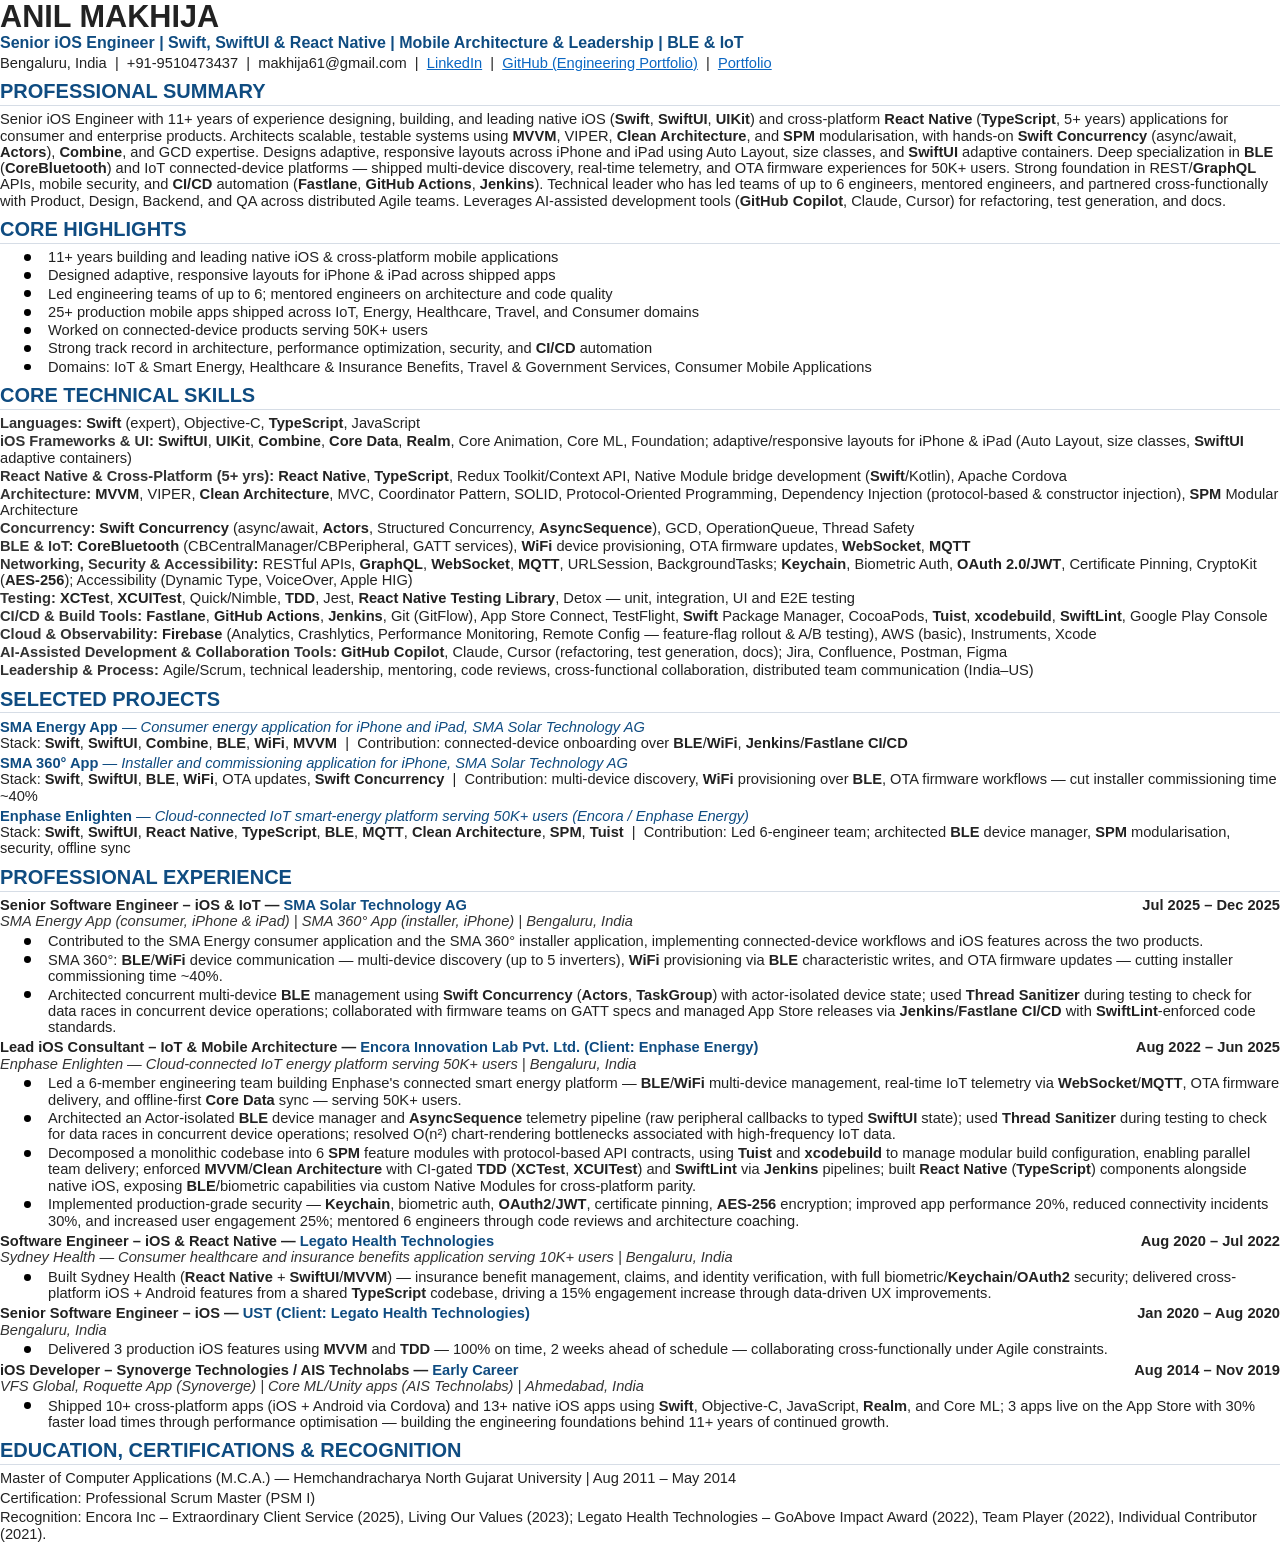
==== _resume-src/resume.html @ 4b7aa446 "update" ====
<!DOCTYPE html>
<html lang="en">
<head>
<meta charset="utf-8">
<title>Anil Makhija – Senior iOS Engineer Resume</title>
<meta name="author" content="Anil Makhija">
<style>
@page { size: 612pt 792pt; margin: 22pt 38pt 20pt 38pt; }
* { box-sizing: border-box; }
html { -webkit-print-color-adjust: exact; print-color-adjust: exact; }
body { margin: 0; font-family: Calibri, Carlito, "Segoe UI", Arial, sans-serif; font-size: 11pt; line-height: 12.2pt; color: #222; }
a { color: #0a66c2; text-decoration: underline; }
b { font-weight: 700; }
h1 { font-size: 23pt; line-height: 24pt; margin: 0; font-weight: 700; color: #222; letter-spacing: 0; }
.tag { font-size: 12pt; line-height: 15pt; font-weight: 700; color: #0f4c81; margin: 1pt 0 1pt; }
.contact { margin: 0 0 4pt; line-height: 12.2pt; }
h2 { font-size: 15pt; line-height: 17pt; font-weight: 700; color: #0f4c81; margin: 7pt 0 4pt; padding-bottom: 1.5pt; border-bottom: 0.75pt solid #d6dde6; text-transform: uppercase; break-after: avoid; page-break-after: avoid; }
p { margin: 0; }
ul { list-style: none; margin: 0; padding: 0 0 0 36pt; }
li { position: relative; margin: 0 0 1.8pt; }
li::before { content: ""; position: absolute; left: -18pt; top: 3.6pt; width: 5.2pt; height: 5.2pt; border-radius: 50%; background: #000; }
.hl li { margin-bottom: 1.5pt; }
.skills p { margin: 0 0 1.3pt; color: #222; }
.skills p b:first-child { color: #333; }
.proj { margin: 0 0 3pt; break-inside: avoid; page-break-inside: avoid; }
.proj .t { color: #0f4c81; font-weight: 700; }
.proj .t i { font-weight: 400; }
.job { margin: 0 0 3pt; }
.job-head { display: flex; justify-content: space-between; align-items: baseline; gap: 8pt; break-after: avoid; page-break-after: avoid; }
.job-head .l { font-weight: 700; }
.job-head .d { font-weight: 700; white-space: nowrap; }
.job-sub { font-style: italic; color: #333; margin-bottom: 2.6pt; break-after: avoid; page-break-after: avoid; }
.job li { break-inside: avoid; page-break-inside: avoid; }
.job-head, .job-sub + ul { break-inside: avoid; }
.edu p { margin: 0 0 2.4pt; }
i.n { font-style: italic; }
.co { color: #0f4c81; }
</style>
</head>
<body>
<h1>ANIL MAKHIJA</h1>
<p class="tag">Senior iOS Engineer | Swift, SwiftUI &amp; React Native | Mobile Architecture &amp; Leadership | BLE &amp; IoT</p>
<p class="contact">Bengaluru, India &nbsp;|&nbsp; +91-9510473437 &nbsp;|&nbsp; makhija61@gmail.com &nbsp;|&nbsp; <a href="https://www.linkedin.com/in/anilmakhija1/">LinkedIn</a> &nbsp;|&nbsp; <a href="https://github.com/AnilMakhija">GitHub (Engineering Portfolio)</a> &nbsp;|&nbsp; <a href="https://anilmakhija.github.io/">Portfolio</a></p>

<h2>Professional Summary</h2>
<p>Senior iOS Engineer with 11+ years of experience designing, building, and leading native iOS (<b>Swift</b>, <b>SwiftUI</b>, <b>UIKit</b>) and cross-platform <b>React Native</b> (<b>TypeScript</b>, 5+ years) applications for consumer and enterprise products. Architects scalable, testable systems using <b>MVVM</b>, VIPER, <b>Clean Architecture</b>, and <b>SPM</b> modularisation, with hands-on <b>Swift Concurrency</b> (async/await, <b>Actors</b>), <b>Combine</b>, and GCD expertise. Designs adaptive, responsive layouts across iPhone and iPad using Auto Layout, size classes, and <b>SwiftUI</b> adaptive containers. Deep specialization in <b>BLE</b> (<b>CoreBluetooth</b>) and IoT connected-device platforms — shipped multi-device discovery, real-time telemetry, and OTA firmware experiences for 50K+ users. Strong foundation in REST/<b>GraphQL</b> APIs, mobile security, and <b>CI/CD</b> automation (<b>Fastlane</b>, <b>GitHub Actions</b>, <b>Jenkins</b>). Technical leader who has led teams of up to 6 engineers, mentored engineers, and partnered cross-functionally with Product, Design, Backend, and QA across distributed Agile teams. Leverages AI-assisted development tools (<b>GitHub Copilot</b>, Claude, Cursor) for refactoring, test generation, and docs.</p>

<h2>Core Highlights</h2>
<ul class="hl">
<li>11+ years building and leading native iOS &amp; cross-platform mobile applications</li>
<li>Designed adaptive, responsive layouts for iPhone &amp; iPad across shipped apps</li>
<li>Led engineering teams of up to 6; mentored engineers on architecture and code quality</li>
<li>25+ production mobile apps shipped across IoT, Energy, Healthcare, Travel, and Consumer domains</li>
<li>Worked on connected-device products serving 50K+ users</li>
<li>Strong track record in architecture, performance optimization, security, and <b>CI/CD</b> automation</li>
<li>Domains: IoT &amp; Smart Energy, Healthcare &amp; Insurance Benefits, Travel &amp; Government Services, Consumer Mobile Applications</li>
</ul>

<h2>Core Technical Skills</h2>
<div class="skills">
<p><b>Languages: </b><b>Swift</b> (expert), Objective-C, <b>TypeScript</b>, JavaScript</p>
<p><b>iOS Frameworks &amp; UI: </b><b>SwiftUI</b>, <b>UIKit</b>, <b>Combine</b>, <b>Core Data</b>, <b>Realm</b>, Core Animation, Core ML, Foundation; adaptive/responsive layouts for iPhone &amp; iPad (Auto Layout, size classes, <b>SwiftUI</b> adaptive containers)</p>
<p><b>React Native &amp; Cross-Platform (5+ yrs): </b><b>React Native</b>, <b>TypeScript</b>, Redux Toolkit/Context API, Native Module bridge development (<b>Swift</b>/Kotlin), Apache Cordova</p>
<p><b>Architecture: </b><b>MVVM</b>, VIPER, <b>Clean Architecture</b>, MVC, Coordinator Pattern, SOLID, Protocol-Oriented Programming, Dependency Injection (protocol-based &amp; constructor injection), <b>SPM</b> Modular Architecture</p>
<p><b>Concurrency: </b><b>Swift Concurrency</b> (async/await, <b>Actors</b>, Structured Concurrency, <b>AsyncSequence</b>), GCD, OperationQueue, Thread Safety</p>
<p><b>BLE &amp; IoT: </b><b>CoreBluetooth</b> (CBCentralManager/CBPeripheral, GATT services), <b>WiFi</b> device provisioning, OTA firmware updates, <b>WebSocket</b>, <b>MQTT</b></p>
<p><b>Networking, Security &amp; Accessibility: </b>RESTful APIs, <b>GraphQL</b>, <b>WebSocket</b>, <b>MQTT</b>, URLSession, BackgroundTasks; <b>Keychain</b>, Biometric Auth, <b>OAuth 2.0/JWT</b>, Certificate Pinning, CryptoKit (<b>AES-256</b>); Accessibility (Dynamic Type, VoiceOver, Apple HIG)</p>
<p><b>Testing: </b><b>XCTest</b>, <b>XCUITest</b>, Quick/Nimble, <b>TDD</b>, Jest, <b>React Native Testing Library</b>, Detox — unit, integration, UI and E2E testing</p>
<p><b>CI/CD &amp; Build Tools: </b><b>Fastlane</b>, <b>GitHub Actions</b>, <b>Jenkins</b>, Git (GitFlow), App Store Connect, TestFlight, <b>Swift</b> Package Manager, CocoaPods, <b>Tuist</b>, <b>xcodebuild</b>, <b>SwiftLint</b>, Google Play Console</p>
<p><b>Cloud &amp; Observability: </b><b>Firebase</b> (Analytics, Crashlytics, Performance Monitoring, Remote Config — feature-flag rollout &amp; A/B testing), AWS (basic), Instruments, Xcode</p>
<p><b>AI-Assisted Development &amp; Collaboration Tools: </b><b>GitHub Copilot</b>, Claude, Cursor (refactoring, test generation, docs); Jira, Confluence, Postman, Figma</p>
<p><b>Leadership &amp; Process: </b>Agile/Scrum, technical leadership, mentoring, code reviews, cross-functional collaboration, distributed team communication (India–US)</p>
</div>

<h2>Selected Projects</h2>
<div class="proj">
<div class="t">SMA Energy App <i>— Consumer energy application for iPhone and iPad, SMA Solar Technology AG</i></div>
<div>Stack: <b>Swift</b>, <b>SwiftUI</b>, <b>Combine</b>, <b>BLE</b>, <b>WiFi</b>, <b>MVVM</b> &nbsp;|&nbsp; Contribution: connected-device onboarding over <b>BLE</b>/<b>WiFi</b>, <b>Jenkins</b>/<b>Fastlane</b> <b>CI/CD</b></div>
</div>
<div class="proj">
<div class="t">SMA 360° App <i>— Installer and commissioning application for iPhone, SMA Solar Technology AG</i></div>
<div>Stack: <b>Swift</b>, <b>SwiftUI</b>, <b>BLE</b>, <b>WiFi</b>, OTA updates, <b>Swift Concurrency</b> &nbsp;|&nbsp; Contribution: multi-device discovery, <b>WiFi</b> provisioning over <b>BLE</b>, OTA firmware workflows — cut installer commissioning time ~40%</div>
</div>
<div class="proj">
<div class="t">Enphase Enlighten <i>— Cloud-connected IoT smart-energy platform serving 50K+ users (Encora / Enphase Energy)</i></div>
<div>Stack: <b>Swift</b>, <b>SwiftUI</b>, <b>React Native</b>, <b>TypeScript</b>, <b>BLE</b>, <b>MQTT</b>, <b>Clean Architecture</b>, <b>SPM</b>, <b>Tuist</b> &nbsp;|&nbsp; Contribution: Led 6-engineer team; architected <b>BLE</b> device manager, <b>SPM</b> modularisation, security, offline sync</div>
</div>

<h2>Professional Experience</h2>
<div class="job">
<div class="job-head"><span class="l">Senior Software Engineer – iOS &amp; IoT — <span class="co">SMA Solar Technology AG</span></span><span class="d">Jul 2025 – Dec 2025</span></div>
<div class="job-sub">SMA Energy App (consumer, iPhone &amp; iPad) | SMA 360° App (installer, iPhone) | Bengaluru, India</div>
<ul>
<li>Contributed to the SMA Energy consumer application and the SMA 360° installer application, implementing connected-device workflows and iOS features across the two products.</li>
<li>SMA 360°: <b>BLE</b>/<b>WiFi</b> device communication — multi-device discovery (up to 5 inverters), <b>WiFi</b> provisioning via <b>BLE</b> characteristic writes, and OTA firmware updates — cutting installer commissioning time ~40%.</li>
<li>Architected concurrent multi-device <b>BLE</b> management using <b>Swift Concurrency</b> (<b>Actors</b>, <b>TaskGroup</b>) with actor-isolated device state; used <b>Thread Sanitizer</b> during testing to check for data races in concurrent device operations; collaborated with firmware teams on GATT specs and managed App Store releases via <b>Jenkins</b>/<b>Fastlane CI/CD</b> with <b>SwiftLint</b>-enforced code standards.</li>
</ul>
</div>

<div class="job">
<div class="job-head"><span class="l">Lead iOS Consultant – IoT &amp; Mobile Architecture — <span class="co">Encora Innovation Lab Pvt. Ltd. (Client: Enphase Energy)</span></span><span class="d">Aug 2022 – Jun 2025</span></div>
<div class="job-sub">Enphase Enlighten — Cloud-connected IoT energy platform serving 50K+ users | Bengaluru, India</div>
<ul>
<li>Led a 6-member engineering team building Enphase's connected smart energy platform — <b>BLE</b>/<b>WiFi</b> multi-device management, real-time IoT telemetry via <b>WebSocket</b>/<b>MQTT</b>, OTA firmware delivery, and offline-first <b>Core Data</b> sync — serving 50K+ users.</li>
<li>Architected an Actor-isolated <b>BLE</b> device manager and <b>AsyncSequence</b> telemetry pipeline (raw peripheral callbacks to typed <b>SwiftUI</b> state); used <b>Thread Sanitizer</b> during testing to check for data races in concurrent device operations; resolved O(n²) chart-rendering bottlenecks associated with high-frequency IoT data.</li>
<li>Decomposed a monolithic codebase into 6 <b>SPM</b> feature modules with protocol-based API contracts, using <b>Tuist</b> and <b>xcodebuild</b> to manage modular build configuration, enabling parallel team delivery; enforced <b>MVVM</b>/<b>Clean Architecture</b> with CI-gated <b>TDD</b> (<b>XCTest</b>, <b>XCUITest</b>) and <b>SwiftLint</b> via <b>Jenkins</b> pipelines; built <b>React Native</b> (<b>TypeScript</b>) components alongside native iOS, exposing <b>BLE</b>/biometric capabilities via custom Native Modules for cross-platform parity.</li>
<li>Implemented production-grade security — <b>Keychain</b>, biometric auth, <b>OAuth2</b>/<b>JWT</b>, certificate pinning, <b>AES-256</b> encryption; improved app performance 20%, reduced connectivity incidents 30%, and increased user engagement 25%; mentored 6 engineers through code reviews and architecture coaching.</li>
</ul>
</div>

<div class="job">
<div class="job-head"><span class="l">Software Engineer – iOS &amp; React Native — <span class="co">Legato Health Technologies</span></span><span class="d">Aug 2020 – Jul 2022</span></div>
<div class="job-sub">Sydney Health — Consumer healthcare and insurance benefits application serving 10K+ users | Bengaluru, India</div>
<ul>
<li>Built Sydney Health (<b>React Native</b> + <b>SwiftUI</b>/<b>MVVM</b>) — insurance benefit management, claims, and identity verification, with full biometric/<b>Keychain</b>/<b>OAuth2</b> security; delivered cross-platform iOS + Android features from a shared <b>TypeScript</b> codebase, driving a 15% engagement increase through data-driven UX improvements.</li>
</ul>
</div>

<div class="job">
<div class="job-head"><span class="l">Senior Software Engineer – iOS — <span class="co">UST (Client: Legato Health Technologies)</span></span><span class="d">Jan 2020 – Aug 2020</span></div>
<div class="job-sub">Bengaluru, India</div>
<ul>
<li>Delivered 3 production iOS features using <b>MVVM</b> and <b>TDD</b> — 100% on time, 2 weeks ahead of schedule — collaborating cross-functionally under Agile constraints.</li>
</ul>
</div>

<div class="job">
<div class="job-head"><span class="l">iOS Developer – Synoverge Technologies / AIS Technolabs — <span class="co">Early Career</span></span><span class="d">Aug 2014 – Nov 2019</span></div>
<div class="job-sub">VFS Global, Roquette App (Synoverge) | Core ML/Unity apps (AIS Technolabs) | Ahmedabad, India</div>
<ul>
<li>Shipped 10+ cross-platform apps (iOS + Android via Cordova) and 13+ native iOS apps using <b>Swift</b>, Objective-C, JavaScript, <b>Realm</b>, and Core ML; 3 apps live on the App Store with 30% faster load times through performance optimisation — building the engineering foundations behind 11+ years of continued growth.</li>
</ul>
</div>

<h2>Education, Certifications &amp; Recognition</h2>
<div class="edu">
<p>Master of Computer Applications (M.C.A.) — Hemchandracharya North Gujarat University | Aug 2011 – May 2014</p>
<p>Certification: Professional Scrum Master (PSM I)</p>
<p>Recognition: Encora Inc – Extraordinary Client Service (2025), Living Our Values (2023); Legato Health Technologies – GoAbove Impact Award (2022), Team Player (2022), Individual Contributor (2021).</p>
</div>
</body>
</html>
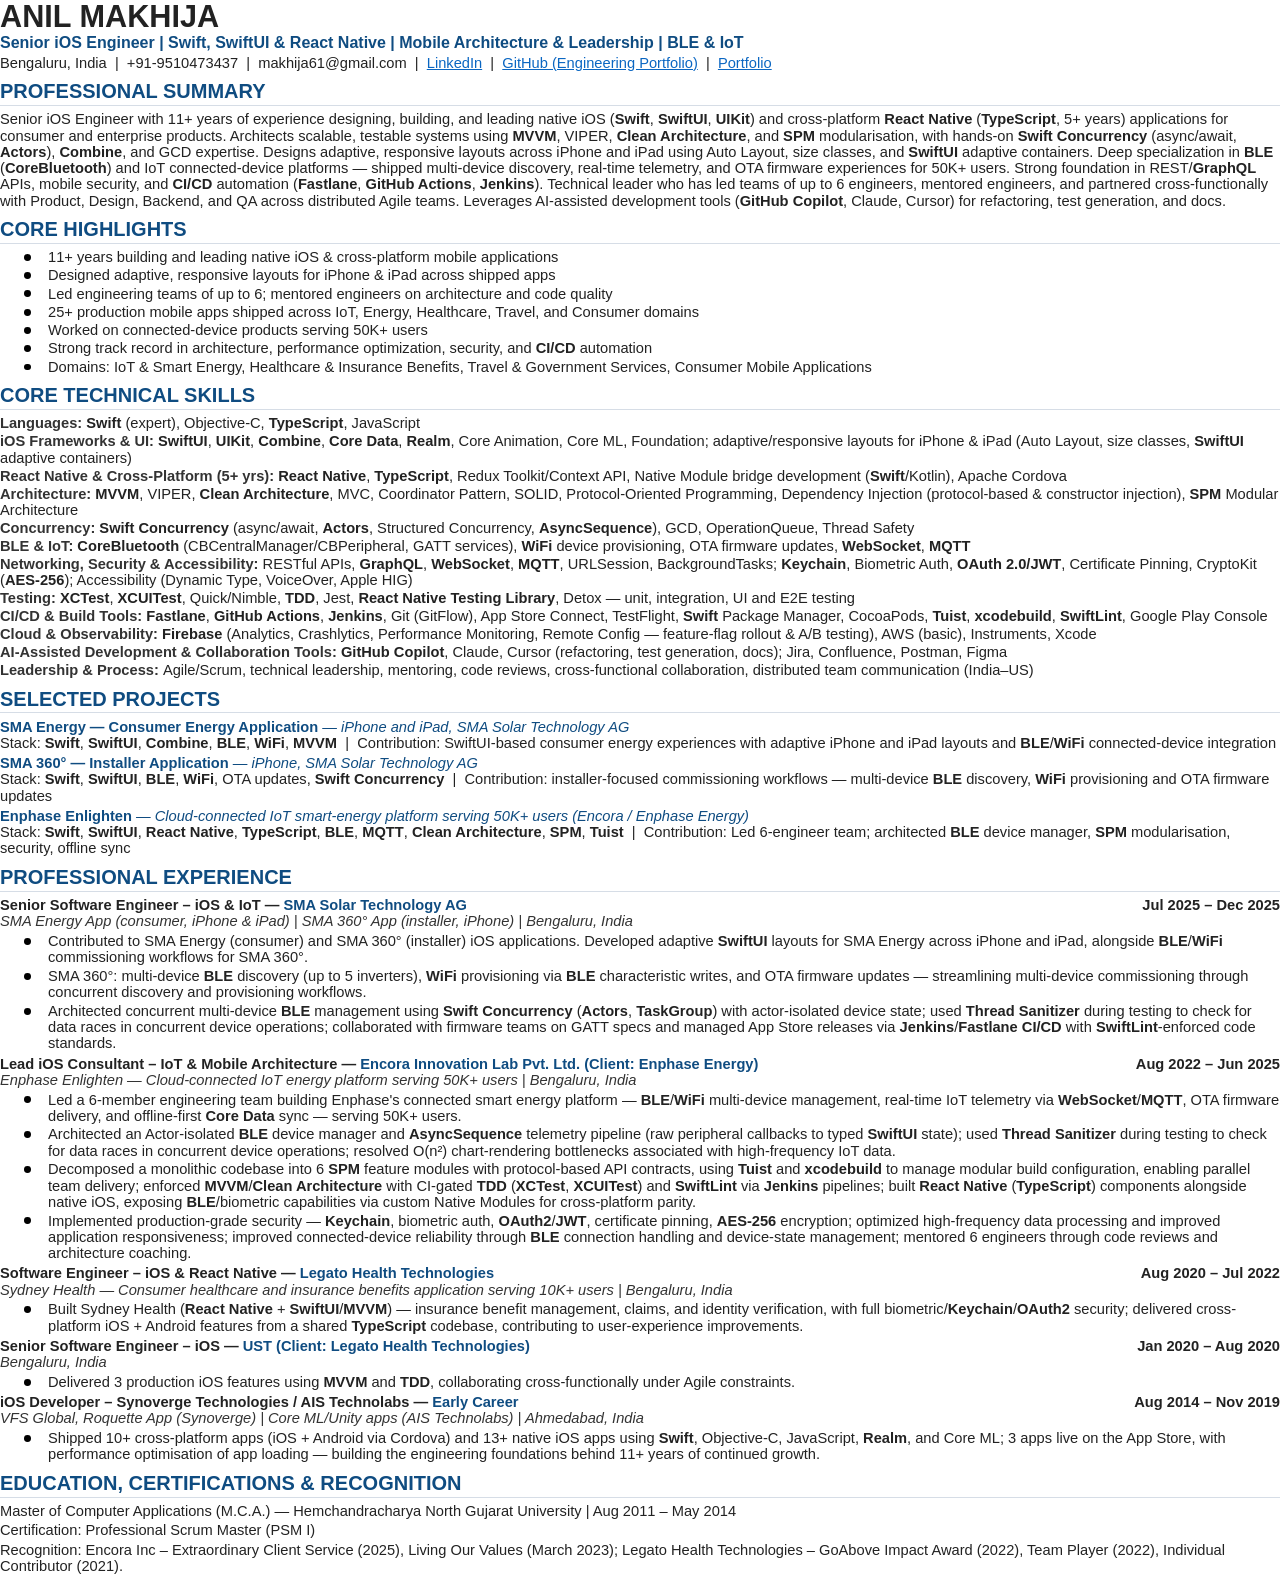
==== commit 91a5938f: "update" ====
--- a/_resume-src/resume.html
+++ b/_resume-src/resume.html
@@ -74,12 +74,12 @@
 
 <h2>Selected Projects</h2>
 <div class="proj">
-<div class="t">SMA Energy App <i>— Consumer energy application for iPhone and iPad, SMA Solar Technology AG</i></div>
-<div>Stack: <b>Swift</b>, <b>SwiftUI</b>, <b>Combine</b>, <b>BLE</b>, <b>WiFi</b>, <b>MVVM</b> &nbsp;|&nbsp; Contribution: connected-device onboarding over <b>BLE</b>/<b>WiFi</b>, <b>Jenkins</b>/<b>Fastlane</b> <b>CI/CD</b></div>
+<div class="t">SMA Energy — Consumer Energy Application <i>— iPhone and iPad, SMA Solar Technology AG</i></div>
+<div>Stack: <b>Swift</b>, <b>SwiftUI</b>, <b>Combine</b>, <b>BLE</b>, <b>WiFi</b>, <b>MVVM</b> &nbsp;|&nbsp; Contribution: SwiftUI-based consumer energy experiences with adaptive iPhone and iPad layouts and <b>BLE</b>/<b>WiFi</b> connected-device integration</div>
 </div>
 <div class="proj">
-<div class="t">SMA 360° App <i>— Installer and commissioning application for iPhone, SMA Solar Technology AG</i></div>
-<div>Stack: <b>Swift</b>, <b>SwiftUI</b>, <b>BLE</b>, <b>WiFi</b>, OTA updates, <b>Swift Concurrency</b> &nbsp;|&nbsp; Contribution: multi-device discovery, <b>WiFi</b> provisioning over <b>BLE</b>, OTA firmware workflows — cut installer commissioning time ~40%</div>
+<div class="t">SMA 360° — Installer Application <i>— iPhone, SMA Solar Technology AG</i></div>
+<div>Stack: <b>Swift</b>, <b>SwiftUI</b>, <b>BLE</b>, <b>WiFi</b>, OTA updates, <b>Swift Concurrency</b> &nbsp;|&nbsp; Contribution: installer-focused commissioning workflows — multi-device <b>BLE</b> discovery, <b>WiFi</b> provisioning and OTA firmware updates</div>
 </div>
 <div class="proj">
 <div class="t">Enphase Enlighten <i>— Cloud-connected IoT smart-energy platform serving 50K+ users (Encora / Enphase Energy)</i></div>
@@ -91,8 +91,9 @@
 <div class="job-head"><span class="l">Senior Software Engineer – iOS &amp; IoT — <span class="co">SMA Solar Technology AG</span></span><span class="d">Jul 2025 – Dec 2025</span></div>
 <div class="job-sub">SMA Energy App (consumer, iPhone &amp; iPad) | SMA 360° App (installer, iPhone) | Bengaluru, India</div>
 <ul>
-<li>Contributed to the SMA Energy consumer application and the SMA 360° installer application, implementing connected-device workflows and iOS features across the two products.</li>
-<li>SMA 360°: <b>BLE</b>/<b>WiFi</b> device communication — multi-device discovery (up to 5 inverters), <b>WiFi</b> provisioning via <b>BLE</b> characteristic writes, and OTA firmware updates — cutting installer commissioning time ~40%.</li>
+<li>Contributed to SMA Energy (consumer) and SMA 360° (installer) iOS applications. Developed adaptive <b>SwiftUI</b> layouts for SMA Energy across iPhone and iPad, alongside <b>BLE</b>/<b>WiFi</b> commissioning workflows for SMA 360°.</li>
+<!-- PENDING CONFIRMATION: "reducing installer commissioning time ~40%" removed until baseline, period and method are confirmed -->
+<li>SMA 360°: multi-device <b>BLE</b> discovery (up to 5 inverters), <b>WiFi</b> provisioning via <b>BLE</b> characteristic writes, and OTA firmware updates — streamlining multi-device commissioning through concurrent discovery and provisioning workflows.</li>
 <li>Architected concurrent multi-device <b>BLE</b> management using <b>Swift Concurrency</b> (<b>Actors</b>, <b>TaskGroup</b>) with actor-isolated device state; used <b>Thread Sanitizer</b> during testing to check for data races in concurrent device operations; collaborated with firmware teams on GATT specs and managed App Store releases via <b>Jenkins</b>/<b>Fastlane CI/CD</b> with <b>SwiftLint</b>-enforced code standards.</li>
 </ul>
 </div>
@@ -104,15 +105,18 @@
 <li>Led a 6-member engineering team building Enphase's connected smart energy platform — <b>BLE</b>/<b>WiFi</b> multi-device management, real-time IoT telemetry via <b>WebSocket</b>/<b>MQTT</b>, OTA firmware delivery, and offline-first <b>Core Data</b> sync — serving 50K+ users.</li>
 <li>Architected an Actor-isolated <b>BLE</b> device manager and <b>AsyncSequence</b> telemetry pipeline (raw peripheral callbacks to typed <b>SwiftUI</b> state); used <b>Thread Sanitizer</b> during testing to check for data races in concurrent device operations; resolved O(n²) chart-rendering bottlenecks associated with high-frequency IoT data.</li>
 <li>Decomposed a monolithic codebase into 6 <b>SPM</b> feature modules with protocol-based API contracts, using <b>Tuist</b> and <b>xcodebuild</b> to manage modular build configuration, enabling parallel team delivery; enforced <b>MVVM</b>/<b>Clean Architecture</b> with CI-gated <b>TDD</b> (<b>XCTest</b>, <b>XCUITest</b>) and <b>SwiftLint</b> via <b>Jenkins</b> pipelines; built <b>React Native</b> (<b>TypeScript</b>) components alongside native iOS, exposing <b>BLE</b>/biometric capabilities via custom Native Modules for cross-platform parity.</li>
-<li>Implemented production-grade security — <b>Keychain</b>, biometric auth, <b>OAuth2</b>/<b>JWT</b>, certificate pinning, <b>AES-256</b> encryption; improved app performance 20%, reduced connectivity incidents 30%, and increased user engagement 25%; mentored 6 engineers through code reviews and architecture coaching.</li>
+<li>Implemented production-grade security — <b>Keychain</b>, biometric auth, <b>OAuth2</b>/<b>JWT</b>, certificate pinning, <b>AES-256</b> encryption; optimized high-frequency data processing and improved application responsiveness; improved connected-device reliability through <b>BLE</b> connection handling and device-state management; mentored 6 engineers through code reviews and architecture coaching.</li>
+<!-- PENDING CONFIRMATION: removed "improved app performance 20%, reduced connectivity incidents 30%, increased user engagement 25%" until baselines, periods, methods and individual-versus-team scope are confirmed -->
 </ul>
 </div>
 
 <div class="job">
+<!-- DATES TO CONFIRM: Legato start (Aug 2020) overlaps UST end (Aug 2020). Update both entries and index.html together. -->
 <div class="job-head"><span class="l">Software Engineer – iOS &amp; React Native — <span class="co">Legato Health Technologies</span></span><span class="d">Aug 2020 – Jul 2022</span></div>
 <div class="job-sub">Sydney Health — Consumer healthcare and insurance benefits application serving 10K+ users | Bengaluru, India</div>
 <ul>
-<li>Built Sydney Health (<b>React Native</b> + <b>SwiftUI</b>/<b>MVVM</b>) — insurance benefit management, claims, and identity verification, with full biometric/<b>Keychain</b>/<b>OAuth2</b> security; delivered cross-platform iOS + Android features from a shared <b>TypeScript</b> codebase, driving a 15% engagement increase through data-driven UX improvements.</li>
+<li>Built Sydney Health (<b>React Native</b> + <b>SwiftUI</b>/<b>MVVM</b>) — insurance benefit management, claims, and identity verification, with full biometric/<b>Keychain</b>/<b>OAuth2</b> security; delivered cross-platform iOS + Android features from a shared <b>TypeScript</b> codebase, contributing to user-experience improvements.</li>
+<!-- PENDING CONFIRMATION: removed "15% engagement increase" -->
 </ul>
 </div>
 
@@ -120,7 +124,8 @@
 <div class="job-head"><span class="l">Senior Software Engineer – iOS — <span class="co">UST (Client: Legato Health Technologies)</span></span><span class="d">Jan 2020 – Aug 2020</span></div>
 <div class="job-sub">Bengaluru, India</div>
 <ul>
-<li>Delivered 3 production iOS features using <b>MVVM</b> and <b>TDD</b> — 100% on time, 2 weeks ahead of schedule — collaborating cross-functionally under Agile constraints.</li>
+<li>Delivered 3 production iOS features using <b>MVVM</b> and <b>TDD</b>, collaborating cross-functionally under Agile constraints.</li>
+<!-- PENDING CONFIRMATION: removed "100% on time, 2 weeks ahead of schedule" -->
 </ul>
 </div>
 
@@ -128,7 +133,7 @@
 <div class="job-head"><span class="l">iOS Developer – Synoverge Technologies / AIS Technolabs — <span class="co">Early Career</span></span><span class="d">Aug 2014 – Nov 2019</span></div>
 <div class="job-sub">VFS Global, Roquette App (Synoverge) | Core ML/Unity apps (AIS Technolabs) | Ahmedabad, India</div>
 <ul>
-<li>Shipped 10+ cross-platform apps (iOS + Android via Cordova) and 13+ native iOS apps using <b>Swift</b>, Objective-C, JavaScript, <b>Realm</b>, and Core ML; 3 apps live on the App Store with 30% faster load times through performance optimisation — building the engineering foundations behind 11+ years of continued growth.</li>
+<li>Shipped 10+ cross-platform apps (iOS + Android via Cordova) and 13+ native iOS apps using <b>Swift</b>, Objective-C, JavaScript, <b>Realm</b>, and Core ML; 3 apps live on the App Store, with performance optimisation of app loading — building the engineering foundations behind 11+ years of continued growth.</li>
 </ul>
 </div>
 
@@ -136,7 +141,7 @@
 <div class="edu">
 <p>Master of Computer Applications (M.C.A.) — Hemchandracharya North Gujarat University | Aug 2011 – May 2014</p>
 <p>Certification: Professional Scrum Master (PSM I)</p>
-<p>Recognition: Encora Inc – Extraordinary Client Service (2025), Living Our Values (2023); Legato Health Technologies – GoAbove Impact Award (2022), Team Player (2022), Individual Contributor (2021).</p>
+<p>Recognition: Encora Inc – Extraordinary Client Service (2025), Living Our Values (March 2023); Legato Health Technologies – GoAbove Impact Award (2022), Team Player (2022), Individual Contributor (2021).</p>
 </div>
 </body>
 </html>
